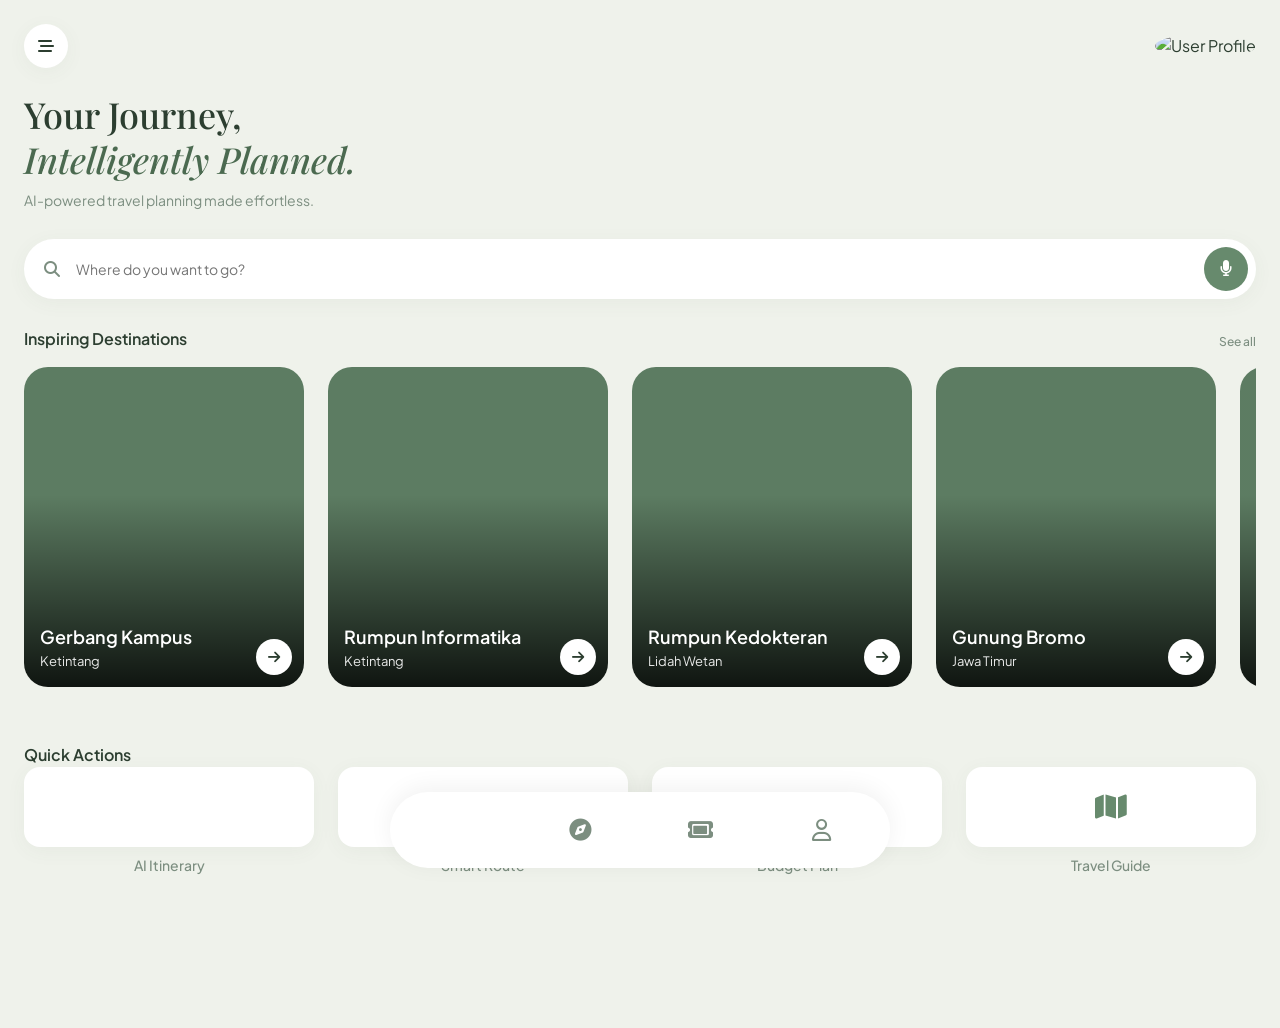
==== index.html @ 93b840cd "first commit" ====
<!DOCTYPE html>
<html lang="id">
<head>
    <meta charset="UTF-8">
    <meta name="viewport" content="width=device-width, initial-scale=1.0">
    <title>Journey - Intelligently Planned</title>
    <link href="https://fonts.googleapis.com/css2?family=Playfair+Display:ital,wght@0,400;0,700;1,400&family=Plus+Jakarta+Sans:wght@300;400;500;600;700&display=swap" rel="stylesheet">
    <link rel="stylesheet" href="https://cdnjs.cloudflare.com/ajax/libs/font-awesome/6.4.0/css/all.min.css">
    <link rel="stylesheet" href="assets/css/variables.css">
    <link rel="stylesheet" href="assets/css/style.css">
    <link rel="stylesheet" href="assets/css/components.css">
    <link rel="stylesheet" href="assets/css/navbar.css">
</head>
<body>
    <div class="app-shell">
        <header class="app-header">
            <div class="top-nav">
                <button class="btn-icon menu-btn"><i class="fa-solid fa-bars-staggered"></i></button>
                <div class="profile-avatar">
                    <img src="https://images.unsplash.com/photo-1494790108377-be9c29b29330?auto=format&fit=crop&w=100&q=80" alt="User Profile">
                </div>
            </div>
            
            <div class="hero-content">
                <h1>Your Journey, <br><span class="accent-text">Intelligently Planned.</span></h1>
                <p class="subtitle">AI-powered travel planning made effortless.</p>
            </div>
            
            <div class="hero-bg-wrapper"></div>
        </header>

        <section class="search-section">
            <div class="search-bar">
                <i class="fa-solid fa-magnifying-glass search-icon"></i>
                <input type="text" placeholder="Where do you want to go?" readonly>
                <button class="mic-btn"><i class="fa-solid fa-microphone"></i></button>
            </div>
        </section>

        <section class="destinations-section">
            <div class="section-header">
                <h3>Inspiring Destinations</h3>
                <a href="#" class="see-all">See all</a>
            </div>
            
            <div class="destinations-carousel">
                <!-- Card 1 -->
                <div class="destination-card" style="background-image: linear-gradient(0deg, rgba(0,0,0,0.85) 0%, rgba(0,0,0,0.1) 60%), url('https://images.unsplash.com/photo-1541339907198-e08756dedf3f?auto=format&fit=crop&w=400&q=80');">
                    <div class="card-info">
                        <h4>Gerbang Kampus</h4>
                        <p>Ketintang</p>
                    </div>
                    <button class="arrow-btn"><i class="fa-solid fa-arrow-right"></i></button>
                </div>
                
                <!-- Card 2 -->
                <div class="destination-card" style="background-image: linear-gradient(0deg, rgba(0,0,0,0.85) 0%, rgba(0,0,0,0.1) 60%), url('https://images.unsplash.com/photo-1517694712202-14dd9538aa97?auto=format&fit=crop&w=400&q=80');">
                    <div class="card-info">
                        <h4>Rumpun Informatika</h4>
                        <p>Ketintang</p>
                    </div>
                    <button class="arrow-btn"><i class="fa-solid fa-arrow-right"></i></button>
                </div>

                <!-- Card 3 -->
                <div class="destination-card" style="background-image: linear-gradient(0deg, rgba(0,0,0,0.85) 0%, rgba(0,0,0,0.1) 60%), url('https://images.unsplash.com/photo-1576091160550-2173dba999ef?auto=format&fit=crop&w=400&q=80');">
                    <div class="card-info">
                        <h4>Rumpun Kedokteran</h4>
                        <p>Lidah Wetan</p>
                    </div>
                    <button class="arrow-btn"><i class="fa-solid fa-arrow-right"></i></button>
                </div>

                <!-- Card 4 (Baru) -->
                <div class="destination-card" style="background-image: linear-gradient(0deg, rgba(0,0,0,0.85) 0%, rgba(0,0,0,0.1) 60%), url('https://images.unsplash.com/photo-1588668214407-6ea9a6d8c272?auto=format&fit=crop&w=400&q=80');">
                    <div class="card-info">
                        <h4>Gunung Bromo</h4>
                        <p>Jawa Timur</p>
                    </div>
                    <button class="arrow-btn"><i class="fa-solid fa-arrow-right"></i></button>
                </div>

                <!-- Card 5 (Baru) -->
                <div class="destination-card" style="background-image: linear-gradient(0deg, rgba(0,0,0,0.85) 0%, rgba(0,0,0,0.1) 60%), url('https://images.unsplash.com/photo-1549473889-14f410d83298?auto=format&fit=crop&w=400&q=80');">
                    <div class="card-info">
                        <h4>Danau Toba</h4>
                        <p>Sumatera Utara</p>
                    </div>
                    <button class="arrow-btn"><i class="fa-solid fa-arrow-right"></i></button>
                </div>

                <!-- Card 6 (Baru) -->
                <div class="destination-card" style="background-image: linear-gradient(0deg, rgba(0,0,0,0.85) 0%, rgba(0,0,0,0.1) 60%), url('https://images.unsplash.com/photo-1516690553959-71a414d6b9b6?auto=format&fit=crop&w=400&q=80');">
                    <div class="card-info">
                        <h4>Raja Ampat</h4>
                        <p>Papua Barat</p>
                    </div>
                    <button class="arrow-btn"><i class="fa-solid fa-arrow-right"></i></button>
                </div>

                <!-- Card 7 (Baru) -->
                <div class="destination-card" style="background-image: linear-gradient(0deg, rgba(0,0,0,0.85) 0%, rgba(0,0,0,0.1) 60%), url('https://images.unsplash.com/photo-1577717903315-1691ae25ab3f?auto=format&fit=crop&w=400&q=80');">
                    <div class="card-info">
                        <h4>Nusa Penida</h4>
                        <p>Bali</p>
                    </div>
                    <button class="arrow-btn"><i class="fa-solid fa-arrow-right"></i></button>
                </div>

                <!-- Card 8 (Baru) -->
                <div class="destination-card" style="background-image: linear-gradient(0deg, rgba(0,0,0,0.85) 0%, rgba(0,0,0,0.1) 60%), url('https://images.unsplash.com/photo-1584801121043-46231eb9ffaf?auto=format&fit=crop&w=400&q=80');">
                    <div class="card-info">
                        <h4>Borobudur</h4>
                        <p>Jawa Tengah</p>
                    </div>
                    <button class="arrow-btn"><i class="fa-solid fa-arrow-right"></i></button>
                </div>

                <!-- Card 9 (Baru) -->
                <div class="destination-card" style="background-image: linear-gradient(0deg, rgba(0,0,0,0.85) 0%, rgba(0,0,0,0.1) 60%), url('https://images.unsplash.com/photo-1512100356356-de1b84283e18?auto=format&fit=crop&w=400&q=80');">
                    <div class="card-info">
                        <h4>Labuan Bajo</h4>
                        <p>NTT</p>
                    </div>
                    <button class="arrow-btn"><i class="fa-solid fa-arrow-right"></i></button>
                </div>
            </div>
            
            <!-- Titik-titik ini sengaja dikosongin, nanti JS yang ngisi otomatis -->
            <div class="carousel-indicators"></div>
        </section>

        <section class="quick-actions-section">
            <h3>Quick Actions</h3>
            <div class="actions-grid">
                <div class="action-item">
                    <div class="icon-box"><i class="fa-solid fa-sparkles"></i></div>
                    <span>AI Itinerary</span>
                </div>
                <div class="action-item">
                    <div class="icon-box"><i class="fa-solid fa-route"></i></div>
                    <span>Smart Route</span>
                </div>
                <div class="action-item">
                    <div class="icon-box"><i class="fa-solid fa-wallet"></i></div>
                    <span>Budget Plan</span>
                </div>
                <div class="action-item">
                    <div class="icon-box"><i class="fa-solid fa-map"></i></div>
                    <span>Travel Guide</span>
                </div>
            </div>
        </section>
        
    </div>

    <div id="bottom-nav-container"></div>

    <script src="assets/js/navbar.js"></script>
    <script src="assets/js/script.js"></script>
</body>
</html>
---- assets/css/variables.css ----
:root {
    /* LIGHT MODE (Default) */
    --primary: #4b6a50;
    --secondary: #678a6d;
    --bg-main: #eff2eb;
    --bg-surface: #ffffff;
    --text-main: #2c3e30;
    --text-muted: #7c8e80;
    --border-color: #ccd4c9;
    
    /* Warna Banner Gradien */
    --banner-grad-start: #e7efe4;
    --banner-grad-end: #d4e4d1;

    /* Warna Statis (Tidak akan berubah walau di Dark Mode) */
    --static-white: #ffffff;
    --static-dark: #2c3e30;
    
    /* Radius & Shadow */
    --radius-lg: 24px;
    --radius-md: 16px;
    --radius-sm: 12px;
    --shadow-soft: 0 4px 20px rgba(75, 106, 80, 0.05);
    --shadow-hover: 0 -4px 24px rgba(0, 0, 0, 0.06);
}

/* DARK MODE PREPARATION */
/* Nanti tinggal dipanggil via JS: document.documentElement.setAttribute('data-theme', 'dark'); */
[data-theme="dark"] {
    --primary: #85a88c; 
    --secondary: #59785e;
    --bg-main: #121613;
    --bg-surface: #1e2620;
    --text-main: #e6ebe7;
    --text-muted: #a0afa4;
    --border-color: #2c3e30;
    
    --banner-grad-start: #232e25;
    --banner-grad-end: #171f19;
    
    --shadow-soft: 0 4px 20px rgba(0, 0, 0, 0.3);
    --shadow-hover: 0 -4px 24px rgba(0, 0, 0, 0.5);
}
---- assets/css/style.css ----
* {
    margin: 0;
    padding: 0;
    box-sizing: border-box;
}

body {
    font-family: 'Plus Jakarta Sans', sans-serif;
    background-color: var(--bg-main);
    color: var(--text-main);
    line-height: 1.5;
    display: flex;
    justify-content: center;
    -webkit-font-smoothing: antialiased;
}

/* Base Mobile - 100% Fluid */
.app-shell {
    width: 100%;
    max-width: 100%;
    background-color: var(--bg-main);
    min-height: 100vh;
    position: relative;
    overflow-x: hidden;
    padding-bottom: 120px; /* Jarak aman di atas floating navbar */
    display: flex;
    flex-direction: column;
}

/* Pasang position relative + z-index isolasi di tiap section agar browser Apple ga stack overlaps */
.app-header {
    padding: 24px 24px 8px 24px;
    position: relative;
    z-index: 5;
    display: block;
}

.top-nav {
    display: flex;
    justify-content: space-between;
    align-items: center;
    margin-bottom: 24px;
}

.btn-icon {
    background: var(--bg-surface);
    border: none;
    width: 44px;
    height: 44px;
    border-radius: 50%;
    display: flex;
    justify-content: center;
    align-items: center;
    cursor: pointer;
    box-shadow: var(--shadow-soft);
    color: var(--text-main);
    font-size: 16px;
    transition: background-color 0.3s ease, color 0.3s ease;
}

.profile-avatar img {
    width: 44px;
    height: 44px;
    border-radius: 50%;
    object-fit: cover;
}

.hero-content h1 {
    font-family: 'Playfair Display', serif;
    font-size: 36px;
    line-height: 1.25;
    font-weight: 500;
    margin-bottom: 8px;
}

.accent-text {
    color: var(--primary);
    font-style: italic;
}

.subtitle {
    color: var(--text-muted);
    font-size: 14px;
    max-width: 100%;
    margin-bottom: 8px;
}

.hero-bg-wrapper {
    position: absolute;
    top: 0;
    left: 0;
    width: 100%;
    height: 340px;
    background: linear-gradient(180deg, transparent 40%, var(--bg-main) 100%);
    z-index: -1;
    pointer-events: none; /* Mencegah bug klik di Safari */
}

/* Reset gap & push search agar tidak overlap ke section-section di bawahnya */
.search-section {
    position: relative;
    z-index: 10;
    padding: 0 24px;
    margin-top: 12px;
    margin-bottom: 28px;
    display: block;
}

.destinations-section {
    position: relative;
    z-index: 10;
    padding: 0 24px;
    margin-bottom: 28px;
    display: block;
}

.quick-actions-section {
    position: relative;
    z-index: 10;
    padding: 0 24px;
    margin-bottom: 32px;
    display: block;
}
---- assets/css/components.css ----
.search-bar {
    display: flex;
    align-items: center;
    background: var(--bg-surface);
    padding: 8px 8px 8px 20px;
    border-radius: 100px;
    box-shadow: var(--shadow-soft);
    transition: background-color 0.3s ease;
}

.search-icon {
    color: var(--text-muted);
    font-size: 16px;
}

.search-bar input {
    flex: 1;
    border: none;
    outline: none;
    padding: 0 16px;
    font-size: 14px;
    font-family: inherit;
    color: var(--text-main);
    background: transparent;
}

.mic-btn {
    background: var(--secondary);
    border: none;
    width: 44px;
    height: 44px;
    border-radius: 50%;
    color: var(--static-white);
    cursor: pointer;
    font-size: 16px;
    transition: background-color 0.3s ease;
}

.section-header {
    display: flex;
    justify-content: space-between;
    align-items: flex-end;
    margin-bottom: 16px;
}

.section-header h3, .quick-actions-section h3 {
    font-size: 16px;
    font-weight: 600;
    color: var(--text-main);
}

.see-all {
    font-size: 12px;
    color: var(--text-muted);
    text-decoration: none;
    font-weight: 500;
}

.destinations-carousel {
    display: flex;
    gap: 12px;
    overflow-x: auto;
    padding-bottom: 8px;
    scrollbar-width: none;
}

.destinations-carousel::-webkit-scrollbar {
    display: none;
}

.destination-card {
    min-width: 130px;
    height: 180px;
    border-radius: var(--radius-lg);
    background-color: var(--secondary);
    background-size: cover;
    background-position: center;
    padding: 16px;
    display: flex;
    flex-direction: column;
    justify-content: flex-end;
    position: relative;
    color: var(--static-white);
}

.card-info h4 {
    font-size: 14px;
    font-weight: 600;
    margin-bottom: 2px;
}

.card-info p {
    font-size: 10px;
    opacity: 0.9;
}

.arrow-btn {
    position: absolute;
    bottom: 12px;
    right: 12px;
    width: 24px;
    height: 24px;
    border-radius: 50%;
    border: none;
    background: var(--static-white);
    color: var(--static-dark);
    display: flex;
    justify-content: center;
    align-items: center;
    cursor: pointer;
    font-size: 10px;
}

.carousel-indicators {
    display: flex;
    justify-content: center;
    gap: 6px;
    margin-top: 12px;
}

.dot {
    width: 6px;
    height: 6px;
    border-radius: 50%;
    background-color: var(--border-color);
    transition: background-color 0.3s ease;
}

.dot.active {
    background-color: var(--primary);
    width: 16px;
    border-radius: 8px;
}

.actions-grid {
    display: grid;
    grid-template-columns: repeat(4, 1fr);
    gap: 8px;
}

.action-item {
    display: flex;
    flex-direction: column;
    align-items: center;
    gap: 8px;
}

.icon-box {
    width: 56px;
    height: 56px;
    background: var(--bg-surface);
    border-radius: var(--radius-md);
    display: flex;
    justify-content: center;
    align-items: center;
    font-size: 20px;
    color: var(--secondary);
    box-shadow: var(--shadow-soft);
    transition: background-color 0.3s ease;
}

.action-item span {
    font-size: 11px;
    font-weight: 500;
    text-align: center;
    color: var(--text-muted);
}

.ai-banner {
    background: linear-gradient(135deg, var(--banner-grad-start) 0%, var(--banner-grad-end) 100%);
    border-radius: var(--radius-lg);
    padding: 16px 20px;
    display: flex;
    justify-content: space-between;
    align-items: center;
    transition: background 0.3s ease;
}

.ai-banner-content {
    display: flex;
    gap: 12px;
    align-items: flex-start;
}

.sparkle-icon {
    color: var(--primary);
    font-size: 18px;
    margin-top: 2px;
}

.text h5 {
    font-size: 13px;
    font-weight: 700;
    color: var(--text-main);
    margin-bottom: 2px;
}

.text p {
    font-size: 10px;
    color: var(--text-muted);
}

.ai-bot-avatar img {
    width: 40px;
    height: 40px;
    object-fit: contain;
}

@media (min-width: 768px) {
    .destinations-carousel {
        gap: 24px;
        padding-bottom: 16px;
    }

    .destination-card {
        min-width: 280px;
        height: 320px;
    }

    .card-info h4 {
        font-size: 18px;
    }

    .card-info p {
        font-size: 13px;
    }

    .arrow-btn {
        width: 36px;
        height: 36px;
        font-size: 14px;
    }

    .actions-grid {
        display: flex;
        justify-content: space-between;
        gap: 24px;
    }

    .action-item {
        flex: 1;
    }

    .icon-box {
        width: 100%;
        height: 80px;
        font-size: 28px;
    }

    .action-item span {
        font-size: 14px;
    }
}
---- assets/css/navbar.css ----
.bottom-nav {
    position: fixed;
    bottom: 24px;
    left: 50%;
    transform: translateX(-50%);
    width: calc(100% - 48px);
    max-width: 400px;
    background-color: var(--bg-surface);
    display: flex;
    justify-content: space-around;
    align-items: center;
    padding: 8px;
    border-radius: 100px;
    box-shadow: var(--shadow-hover);
    z-index: 999;
    transition: background-color 0.3s ease;
}

.nav-indicator {
    position: absolute;
    width: 48px;
    height: 48px;
    background-color: var(--primary);
    border-radius: 50%;
    top: 50%;
    margin-top: -24px;
    left: 0;
    transition: transform 0.4s cubic-bezier(0.25, 0.8, 0.25, 1), background-color 0.3s ease;
    z-index: 1;
    opacity: 0;
}

.nav-item {
    position: relative;
    z-index: 2;
    display: flex;
    flex-direction: column;
    align-items: center;
    justify-content: center;
    text-decoration: none;
    color: var(--text-muted);
    width: 60px;
    height: 60px;
    transition: all 0.3s ease;
}

.nav-item i {
    font-size: 22px;
    transition: all 0.3s ease;
}

.nav-item span {
    font-size: 10px;
    font-weight: 600;
    position: absolute;
    bottom: 8px;
    opacity: 0;
    transform: translateY(10px);
    transition: all 0.3s ease;
}

.nav-item.active {
    color: var(--static-white);
}

.nav-item.active i {
    transform: translateY(-8px);
}

.nav-item.active span {
    opacity: 1;
    transform: translateY(0);
    color: var(--static-white);
}

@media (min-width: 768px) {
    .bottom-nav {
        bottom: 32px;
        max-width: 500px;
    }
}
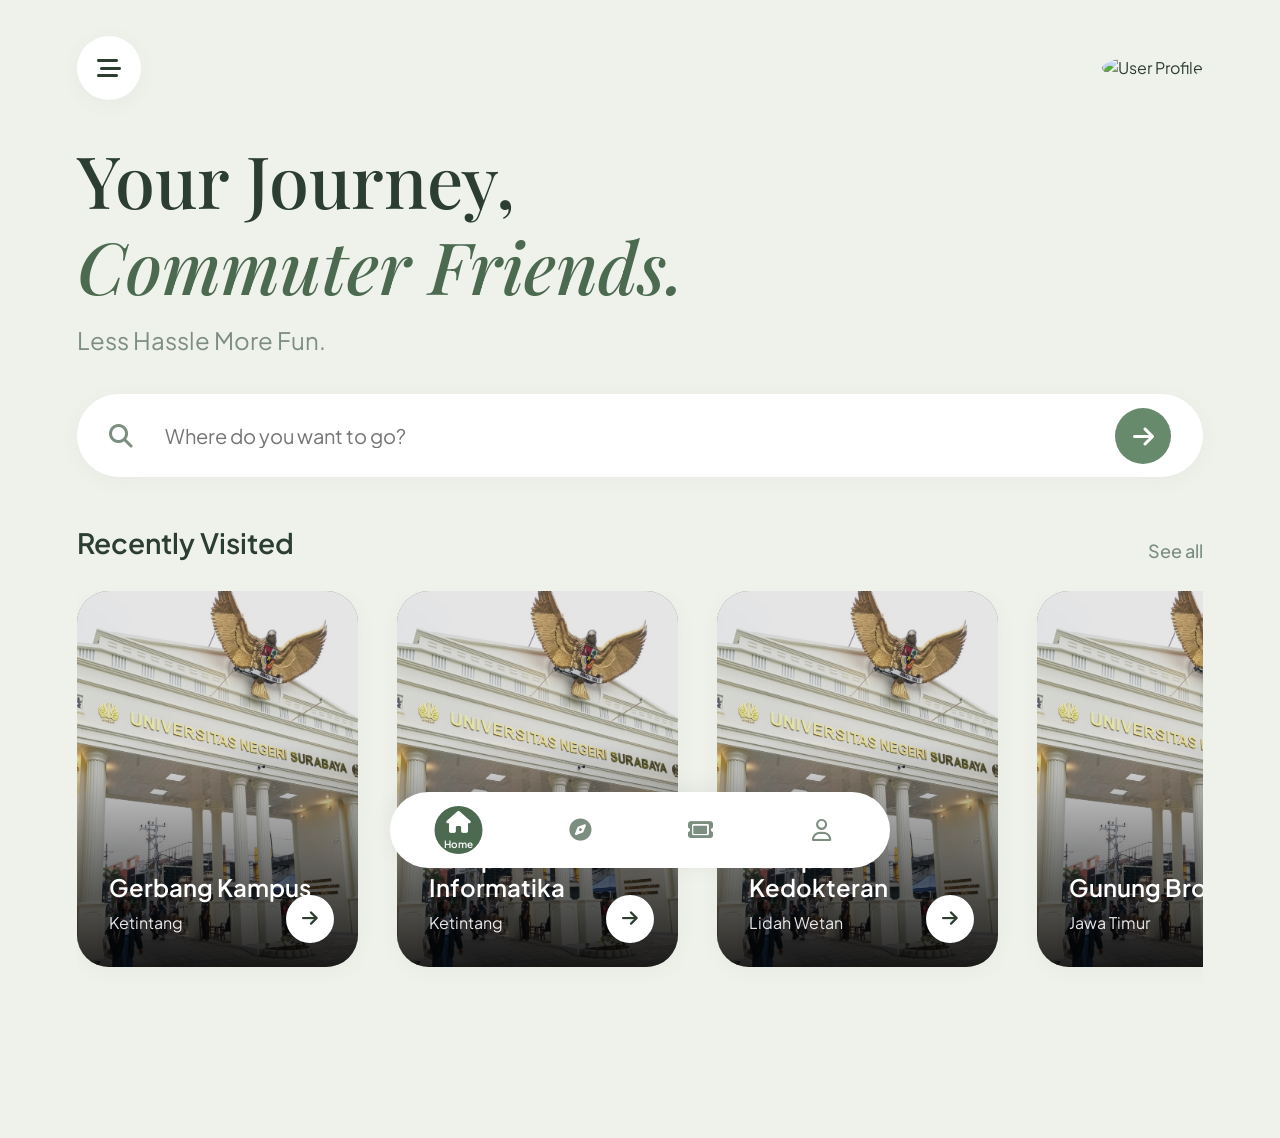
==== commit 68ab872a: "FIX Dashboard Searchbar, Search Feature" ====
--- a/index.html
+++ b/index.html
@@ -22,136 +22,113 @@
             </div>
             
             <div class="hero-content">
-                <h1>Your Journey, <br><span class="accent-text">Intelligently Planned.</span></h1>
-                <p class="subtitle">AI-powered travel planning made effortless.</p>
+                <h1>Your Journey, <br><span class="accent-text">Commuter Friends.</span></h1>
+                <p class="subtitle">Less Hassle More Fun.</p>
             </div>
             
             <div class="hero-bg-wrapper"></div>
         </header>
 
         <section class="search-section">
-            <div class="search-bar">
-                <i class="fa-solid fa-magnifying-glass search-icon"></i>
-                <input type="text" placeholder="Where do you want to go?" readonly>
-                <button class="mic-btn"><i class="fa-solid fa-microphone"></i></button>
-            </div>
+            <form class="search-bar dashboard-search" id="dashboard-search-form" role="search">
+                <i class="fa-solid fa-magnifying-glass search-icon" aria-hidden="true"></i>
+                <input id="dashboard-search-input" type="search" placeholder="Where do you want to go?" autocomplete="off" aria-label="Cari lokasi">
+                <button class="mic-btn dashboard-search-submit" type="submit" aria-label="Cari di Explore">
+                    <i class="fa-solid fa-arrow-right" aria-hidden="true"></i>
+                </button>
+            </form>
+            <p class="dashboard-search-status" id="dashboard-search-status" role="status" aria-live="polite" hidden></p>
         </section>
 
         <section class="destinations-section">
             <div class="section-header">
-                <h3>Inspiring Destinations</h3>
-                <a href="#" class="see-all">See all</a>
+                <h3>Recently Visited</h3>
+                <a href="pages/explore.html" class="see-all">See all</a>
             </div>
             
             <div class="destinations-carousel">
-                <!-- Card 1 -->
-                <div class="destination-card" style="background-image: linear-gradient(0deg, rgba(0,0,0,0.85) 0%, rgba(0,0,0,0.1) 60%), url('https://images.unsplash.com/photo-1541339907198-e08756dedf3f?auto=format&fit=crop&w=400&q=80');">
+                <article class="destination-card" data-map-search="Gerbang Kampus, Ketintang, UNESA">
+                    <img class="destination-image" src="assets/images/Gerbang%20K1.jpg" alt="Foto sementara Gerbang Kampus" loading="lazy">
                     <div class="card-info">
                         <h4>Gerbang Kampus</h4>
                         <p>Ketintang</p>
                     </div>
-                    <button class="arrow-btn"><i class="fa-solid fa-arrow-right"></i></button>
-                </div>
+                    <button class="arrow-btn" type="button" aria-label="Buka Gerbang Kampus di peta"><i class="fa-solid fa-arrow-right" aria-hidden="true"></i></button>
+                </article>
                 
-                <!-- Card 2 -->
-                <div class="destination-card" style="background-image: linear-gradient(0deg, rgba(0,0,0,0.85) 0%, rgba(0,0,0,0.1) 60%), url('https://images.unsplash.com/photo-1517694712202-14dd9538aa97?auto=format&fit=crop&w=400&q=80');">
+                <article class="destination-card" data-map-search="Rumpun Informatika, Ketintang, UNESA">
+                    <img class="destination-image" src="assets/images/Gerbang%20K1.jpg" alt="Foto sementara Rumpun Informatika" loading="lazy">
                     <div class="card-info">
                         <h4>Rumpun Informatika</h4>
                         <p>Ketintang</p>
                     </div>
-                    <button class="arrow-btn"><i class="fa-solid fa-arrow-right"></i></button>
-                </div>
+                    <button class="arrow-btn" type="button" aria-label="Buka Rumpun Informatika di peta"><i class="fa-solid fa-arrow-right" aria-hidden="true"></i></button>
+                </article>
 
-                <!-- Card 3 -->
-                <div class="destination-card" style="background-image: linear-gradient(0deg, rgba(0,0,0,0.85) 0%, rgba(0,0,0,0.1) 60%), url('https://images.unsplash.com/photo-1576091160550-2173dba999ef?auto=format&fit=crop&w=400&q=80');">
+                <article class="destination-card" data-map-search="Rumpun Kedokteran, Lidah Wetan, UNESA">
+                    <img class="destination-image" src="assets/images/Gerbang%20K1.jpg" alt="Foto sementara Rumpun Kedokteran" loading="lazy">
                     <div class="card-info">
                         <h4>Rumpun Kedokteran</h4>
                         <p>Lidah Wetan</p>
                     </div>
-                    <button class="arrow-btn"><i class="fa-solid fa-arrow-right"></i></button>
-                </div>
+                    <button class="arrow-btn" type="button" aria-label="Buka Rumpun Kedokteran di peta"><i class="fa-solid fa-arrow-right" aria-hidden="true"></i></button>
+                </article>
 
-                <!-- Card 4 (Baru) -->
-                <div class="destination-card" style="background-image: linear-gradient(0deg, rgba(0,0,0,0.85) 0%, rgba(0,0,0,0.1) 60%), url('https://images.unsplash.com/photo-1588668214407-6ea9a6d8c272?auto=format&fit=crop&w=400&q=80');">
+                <article class="destination-card" data-map-search="Gunung Bromo, Jawa Timur">
+                    <img class="destination-image" src="assets/images/Gerbang%20K1.jpg" alt="Foto sementara Gunung Bromo" loading="lazy">
                     <div class="card-info">
                         <h4>Gunung Bromo</h4>
                         <p>Jawa Timur</p>
                     </div>
-                    <button class="arrow-btn"><i class="fa-solid fa-arrow-right"></i></button>
-                </div>
+                    <button class="arrow-btn" type="button" aria-label="Buka Gunung Bromo di peta"><i class="fa-solid fa-arrow-right" aria-hidden="true"></i></button>
+                </article>
 
-                <!-- Card 5 (Baru) -->
-                <div class="destination-card" style="background-image: linear-gradient(0deg, rgba(0,0,0,0.85) 0%, rgba(0,0,0,0.1) 60%), url('https://images.unsplash.com/photo-1549473889-14f410d83298?auto=format&fit=crop&w=400&q=80');">
+                <article class="destination-card" data-map-search="Danau Toba, Sumatera Utara">
+                    <img class="destination-image" src="assets/images/Gerbang%20K1.jpg" alt="Foto sementara Danau Toba" loading="lazy">
                     <div class="card-info">
                         <h4>Danau Toba</h4>
                         <p>Sumatera Utara</p>
                     </div>
-                    <button class="arrow-btn"><i class="fa-solid fa-arrow-right"></i></button>
-                </div>
+                    <button class="arrow-btn" type="button" aria-label="Buka Danau Toba di peta"><i class="fa-solid fa-arrow-right" aria-hidden="true"></i></button>
+                </article>
 
-                <!-- Card 6 (Baru) -->
-                <div class="destination-card" style="background-image: linear-gradient(0deg, rgba(0,0,0,0.85) 0%, rgba(0,0,0,0.1) 60%), url('https://images.unsplash.com/photo-1516690553959-71a414d6b9b6?auto=format&fit=crop&w=400&q=80');">
+                <article class="destination-card" data-map-search="Raja Ampat, Papua Barat">
+                    <img class="destination-image" src="assets/images/Gerbang%20K1.jpg" alt="Foto sementara Raja Ampat" loading="lazy">
                     <div class="card-info">
                         <h4>Raja Ampat</h4>
                         <p>Papua Barat</p>
                     </div>
-                    <button class="arrow-btn"><i class="fa-solid fa-arrow-right"></i></button>
-                </div>
+                    <button class="arrow-btn" type="button" aria-label="Buka Raja Ampat di peta"><i class="fa-solid fa-arrow-right" aria-hidden="true"></i></button>
+                </article>
 
-                <!-- Card 7 (Baru) -->
-                <div class="destination-card" style="background-image: linear-gradient(0deg, rgba(0,0,0,0.85) 0%, rgba(0,0,0,0.1) 60%), url('https://images.unsplash.com/photo-1577717903315-1691ae25ab3f?auto=format&fit=crop&w=400&q=80');">
+                <article class="destination-card" data-map-search="Nusa Penida, Bali">
+                    <img class="destination-image" src="assets/images/Gerbang%20K1.jpg" alt="Foto sementara Nusa Penida" loading="lazy">
                     <div class="card-info">
                         <h4>Nusa Penida</h4>
                         <p>Bali</p>
                     </div>
-                    <button class="arrow-btn"><i class="fa-solid fa-arrow-right"></i></button>
-                </div>
+                    <button class="arrow-btn" type="button" aria-label="Buka Nusa Penida di peta"><i class="fa-solid fa-arrow-right" aria-hidden="true"></i></button>
+                </article>
 
-                <!-- Card 8 (Baru) -->
-                <div class="destination-card" style="background-image: linear-gradient(0deg, rgba(0,0,0,0.85) 0%, rgba(0,0,0,0.1) 60%), url('https://images.unsplash.com/photo-1584801121043-46231eb9ffaf?auto=format&fit=crop&w=400&q=80');">
+                <article class="destination-card" data-map-search="Candi Borobudur, Jawa Tengah">
+                    <img class="destination-image" src="assets/images/Gerbang%20K1.jpg" alt="Foto sementara Borobudur" loading="lazy">
                     <div class="card-info">
                         <h4>Borobudur</h4>
                         <p>Jawa Tengah</p>
                     </div>
-                    <button class="arrow-btn"><i class="fa-solid fa-arrow-right"></i></button>
-                </div>
+                    <button class="arrow-btn" type="button" aria-label="Buka Borobudur di peta"><i class="fa-solid fa-arrow-right" aria-hidden="true"></i></button>
+                </article>
 
-                <!-- Card 9 (Baru) -->
-                <div class="destination-card" style="background-image: linear-gradient(0deg, rgba(0,0,0,0.85) 0%, rgba(0,0,0,0.1) 60%), url('https://images.unsplash.com/photo-1512100356356-de1b84283e18?auto=format&fit=crop&w=400&q=80');">
+                <article class="destination-card" data-map-search="Labuan Bajo, Nusa Tenggara Timur">
+                    <img class="destination-image" src="assets/images/Gerbang%20K1.jpg" alt="Foto sementara Labuan Bajo" loading="lazy">
                     <div class="card-info">
                         <h4>Labuan Bajo</h4>
                         <p>NTT</p>
                     </div>
-                    <button class="arrow-btn"><i class="fa-solid fa-arrow-right"></i></button>
-                </div>
-            </div>
-            
-            <!-- Titik-titik ini sengaja dikosongin, nanti JS yang ngisi otomatis -->
-            <div class="carousel-indicators"></div>
-        </section>
-
-        <section class="quick-actions-section">
-            <h3>Quick Actions</h3>
-            <div class="actions-grid">
-                <div class="action-item">
-                    <div class="icon-box"><i class="fa-solid fa-sparkles"></i></div>
-                    <span>AI Itinerary</span>
-                </div>
-                <div class="action-item">
-                    <div class="icon-box"><i class="fa-solid fa-route"></i></div>
-                    <span>Smart Route</span>
-                </div>
-                <div class="action-item">
-                    <div class="icon-box"><i class="fa-solid fa-wallet"></i></div>
-                    <span>Budget Plan</span>
-                </div>
-                <div class="action-item">
-                    <div class="icon-box"><i class="fa-solid fa-map"></i></div>
-                    <span>Travel Guide</span>
-                </div>
+                    <button class="arrow-btn" type="button" aria-label="Buka Labuan Bajo di peta"><i class="fa-solid fa-arrow-right" aria-hidden="true"></i></button>
+                </article>
             </div>
         </section>
-        
     </div>
 
     <div id="bottom-nav-container"></div>
--- a/assets/css/style.css
+++ b/assets/css/style.css
@@ -2,6 +2,10 @@
     margin: 0;
     padding: 0;
     box-sizing: border-box;
+}
+
+:root {
+    --page-gutter: clamp(24px, 6vw, 120px);
 }
 
 body {
@@ -14,39 +18,35 @@
     -webkit-font-smoothing: antialiased;
 }
 
-/* Base Mobile - 100% Fluid */
 .app-shell {
     width: 100%;
-    max-width: 100%;
     background-color: var(--bg-main);
     min-height: 100vh;
     position: relative;
     overflow-x: hidden;
-    padding-bottom: 120px; /* Jarak aman di atas floating navbar */
+    padding-bottom: calc(clamp(80px, 12vh, 144px) + env(safe-area-inset-bottom));
     display: flex;
     flex-direction: column;
 }
 
-/* Pasang position relative + z-index isolasi di tiap section agar browser Apple ga stack overlaps */
 .app-header {
-    padding: 24px 24px 8px 24px;
+    padding: clamp(24px, 4vh, 60px) var(--page-gutter) clamp(16px, 2vh, 40px);
     position: relative;
     z-index: 5;
-    display: block;
 }
 
 .top-nav {
     display: flex;
     justify-content: space-between;
     align-items: center;
-    margin-bottom: 24px;
+    margin-bottom: clamp(24px, 4vh, 48px);
 }
 
 .btn-icon {
     background: var(--bg-surface);
     border: none;
-    width: 44px;
-    height: 44px;
+    width: clamp(40px, 5vw, 64px);
+    height: clamp(40px, 5vw, 64px);
     border-radius: 50%;
     display: flex;
     justify-content: center;
@@ -54,23 +54,23 @@
     cursor: pointer;
     box-shadow: var(--shadow-soft);
     color: var(--text-main);
-    font-size: 16px;
+    font-size: clamp(14px, 2vw, 24px);
     transition: background-color 0.3s ease, color 0.3s ease;
 }
 
 .profile-avatar img {
-    width: 44px;
-    height: 44px;
+    width: clamp(40px, 5vw, 64px);
+    height: clamp(40px, 5vw, 64px);
     border-radius: 50%;
     object-fit: cover;
 }
 
 .hero-content h1 {
     font-family: 'Playfair Display', serif;
-    font-size: 36px;
-    line-height: 1.25;
+    font-size: clamp(36px, 6vw, 72px);
+    line-height: 1.2;
     font-weight: 500;
-    margin-bottom: 8px;
+    margin-bottom: 1.5vh;
 }
 
 .accent-text {
@@ -80,9 +80,9 @@
 
 .subtitle {
     color: var(--text-muted);
-    font-size: 14px;
+    font-size: clamp(14px, 2vw, 24px);
     max-width: 100%;
-    margin-bottom: 8px;
+    margin-bottom: 2vh;
 }
 
 .hero-bg-wrapper {
@@ -90,36 +90,16 @@
     top: 0;
     left: 0;
     width: 100%;
-    height: 340px;
-    background: linear-gradient(180deg, transparent 40%, var(--bg-main) 100%);
+    height: clamp(300px, 50vh, 700px);
+    background: linear-gradient(180deg, transparent 30%, var(--bg-main) 100%);
     z-index: -1;
-    pointer-events: none; /* Mencegah bug klik di Safari */
+    pointer-events: none;
 }
 
-/* Reset gap & push search agar tidak overlap ke section-section di bawahnya */
-.search-section {
+section {
     position: relative;
     z-index: 10;
-    padding: 0 24px;
-    margin-top: 12px;
-    margin-bottom: 28px;
-    display: block;
-}
-
-.destinations-section {
-    position: relative;
-    z-index: 10;
-    padding: 0 24px;
-    margin-bottom: 28px;
-    display: block;
-}
-
-.quick-actions-section {
-    position: relative;
-    z-index: 10;
-    padding: 0 24px;
-    margin-bottom: 32px;
-    display: block;
-}
-
-
+    width: 100%;
+    padding: 0 var(--page-gutter);
+    margin-bottom: clamp(24px, 5vh, 60px);
+}
--- a/assets/css/components.css
+++ b/assets/css/components.css
@@ -2,23 +2,62 @@
     display: flex;
     align-items: center;
     background: var(--bg-surface);
-    padding: 8px 8px 8px 20px;
+    padding: clamp(8px, 1.5vh, 16px) clamp(16px, 4vw, 32px);
     border-radius: 100px;
     box-shadow: var(--shadow-soft);
     transition: background-color 0.3s ease;
+    max-width: 1200px;
+    margin: 0 auto;
+}
+
+.dashboard-search {
+    color: var(--text-muted);
+}
+
+.dashboard-search input {
+    padding-right: clamp(16px, 3vw, 32px);
+    padding-left: clamp(16px, 3vw, 32px);
+}
+
+.dashboard-search input::-webkit-search-cancel-button {
+    display: none;
+}
+
+.dashboard-search-submit {
+    display: flex;
+    flex: 0 0 auto;
+    align-items: center;
+    justify-content: center;
+}
+
+.dashboard-search-status {
+    max-width: 1200px;
+    margin: 10px auto 0;
+    padding: 0 8px;
+    color: var(--text-muted);
+    font-size: 13px;
+}
+
+.dashboard-search:hover {
+    box-shadow: var(--shadow-hover);
+}
+
+.dashboard-search-submit:hover {
+    background: var(--primary);
 }
 
 .search-icon {
     color: var(--text-muted);
-    font-size: 16px;
+    font-size: clamp(16px, 2vw, 24px);
 }
 
 .search-bar input {
     flex: 1;
+    min-width: 0;
     border: none;
     outline: none;
-    padding: 0 16px;
-    font-size: 14px;
+    padding: 0 clamp(16px, 3vw, 32px);
+    font-size: clamp(14px, 2vw, 20px);
     font-family: inherit;
     color: var(--text-main);
     background: transparent;
@@ -27,12 +66,12 @@
 .mic-btn {
     background: var(--secondary);
     border: none;
-    width: 44px;
-    height: 44px;
+    width: clamp(40px, 5vw, 56px);
+    height: clamp(40px, 5vw, 56px);
     border-radius: 50%;
     color: var(--static-white);
     cursor: pointer;
-    font-size: 16px;
+    font-size: clamp(16px, 2vw, 24px);
     transition: background-color 0.3s ease;
 }
 
@@ -40,17 +79,17 @@
     display: flex;
     justify-content: space-between;
     align-items: flex-end;
-    margin-bottom: 16px;
+    margin-bottom: 3vh;
 }
 
 .section-header h3, .quick-actions-section h3 {
-    font-size: 16px;
+    font-size: clamp(16px, 2.5vw, 28px);
     font-weight: 600;
     color: var(--text-main);
 }
 
 .see-all {
-    font-size: 12px;
+    font-size: clamp(12px, 1.5vw, 18px);
     color: var(--text-muted);
     text-decoration: none;
     font-weight: 500;
@@ -58,10 +97,12 @@
 
 .destinations-carousel {
     display: flex;
-    gap: 12px;
+    gap: clamp(16px, 3vw, 40px);
     overflow-x: auto;
-    padding-bottom: 8px;
+    padding-bottom: 2vh;
+    scroll-snap-type: x mandatory;
     scrollbar-width: none;
+    -webkit-overflow-scrolling: touch;
 }
 
 .destinations-carousel::-webkit-scrollbar {
@@ -69,37 +110,77 @@
 }
 
 .destination-card {
-    min-width: 130px;
-    height: 180px;
-    border-radius: var(--radius-lg);
+    flex: 0 0 auto;
+    width: clamp(160px, 22vw, 360px);
+    aspect-ratio: 3 / 4;
+    height: auto;
+    border-radius: clamp(16px, 3vw, 32px);
     background-color: var(--secondary);
     background-size: cover;
     background-position: center;
-    padding: 16px;
+    padding: clamp(16px, 3vw, 32px);
     display: flex;
     flex-direction: column;
     justify-content: flex-end;
     position: relative;
     color: var(--static-white);
+    box-shadow: var(--shadow-soft);
+    overflow: hidden;
+    isolation: isolate;
+    scroll-snap-align: start;
+    transition: transform 0.2s ease, box-shadow 0.2s ease;
+}
+
+.destination-card[hidden] {
+    display: none;
+}
+
+.destination-card:hover {
+    transform: translateY(-3px);
+    box-shadow: var(--shadow-hover);
+}
+
+.destination-card::after {
+    position: absolute;
+    z-index: 1;
+    background: linear-gradient(0deg, rgba(0, 0, 0, 0.85) 0%, rgba(0, 0, 0, 0.1) 60%);
+    content: "";
+    inset: 0;
+    pointer-events: none;
+}
+
+.destination-image {
+    position: absolute;
+    z-index: 0;
+    width: 100%;
+    height: 100%;
+    inset: 0;
+    object-fit: cover;
+}
+
+.card-info {
+    position: relative;
+    z-index: 2;
 }
 
 .card-info h4 {
-    font-size: 14px;
+    font-size: clamp(14px, 2.2vw, 24px);
     font-weight: 600;
-    margin-bottom: 2px;
+    margin-bottom: 1vh;
+    line-height: 1.2;
 }
 
 .card-info p {
-    font-size: 10px;
+    font-size: clamp(10px, 1.5vw, 16px);
     opacity: 0.9;
 }
 
 .arrow-btn {
     position: absolute;
-    bottom: 12px;
-    right: 12px;
-    width: 24px;
-    height: 24px;
+    bottom: clamp(12px, 2vw, 24px);
+    right: clamp(12px, 2vw, 24px);
+    width: clamp(28px, 4vw, 48px);
+    height: clamp(28px, 4vw, 48px);
     border-radius: 50%;
     border: none;
     background: var(--static-white);
@@ -108,146 +189,125 @@
     justify-content: center;
     align-items: center;
     cursor: pointer;
-    font-size: 10px;
-}
-
-.carousel-indicators {
-    display: flex;
-    justify-content: center;
-    gap: 6px;
-    margin-top: 12px;
-}
-
-.dot {
-    width: 6px;
-    height: 6px;
-    border-radius: 50%;
-    background-color: var(--border-color);
-    transition: background-color 0.3s ease;
-}
-
-.dot.active {
-    background-color: var(--primary);
-    width: 16px;
-    border-radius: 8px;
+    font-size: clamp(10px, 1.5vw, 18px);
+    z-index: 2;
 }
 
 .actions-grid {
-    display: grid;
-    grid-template-columns: repeat(4, 1fr);
-    gap: 8px;
+    display: flex;
+    justify-content: space-between;
+    align-items: flex-start;
+    gap: clamp(16px, 4vw, 64px);
+    max-width: 1200px;
+    margin: 0 auto;
 }
 
 .action-item {
     display: flex;
     flex-direction: column;
     align-items: center;
-    gap: 8px;
+    gap: 1.5vh;
+    flex: 1;
+    min-width: 0;
 }
 
 .icon-box {
-    width: 56px;
-    height: 56px;
+    width: clamp(56px, 10vw, 120px);
+    aspect-ratio: 1;
+    height: auto;
     background: var(--bg-surface);
-    border-radius: var(--radius-md);
-    display: flex;
-    justify-content: center;
-    align-items: center;
-    font-size: 20px;
+    border-radius: clamp(16px, 2vw, 32px);
+    display: flex;
+    justify-content: center;
+    align-items: center;
+    font-size: clamp(20px, 4vw, 40px);
     color: var(--secondary);
     box-shadow: var(--shadow-soft);
     transition: background-color 0.3s ease;
 }
 
 .action-item span {
-    font-size: 11px;
+    font-size: clamp(11px, 1.8vw, 18px);
     font-weight: 500;
     text-align: center;
     color: var(--text-muted);
 }
 
-.ai-banner {
-    background: linear-gradient(135deg, var(--banner-grad-start) 0%, var(--banner-grad-end) 100%);
-    border-radius: var(--radius-lg);
-    padding: 16px 20px;
-    display: flex;
-    justify-content: space-between;
-    align-items: center;
-    transition: background 0.3s ease;
-}
-
-.ai-banner-content {
-    display: flex;
-    gap: 12px;
-    align-items: flex-start;
-}
-
-.sparkle-icon {
+.stories-section {
+    padding-bottom: 4vh;
+}
+
+.stories-container {
+    display: grid;
+    grid-template-columns: repeat(auto-fit, minmax(min(100%, 300px), 1fr));
+    gap: clamp(16px, 3vw, 40px);
+}
+
+.story-card {
+    display: flex;
+    background: var(--bg-surface);
+    border-radius: clamp(16px, 2vw, 32px);
+    padding: clamp(12px, 2vw, 24px);
+    gap: clamp(16px, 3vw, 32px);
+    align-items: center;
+    box-shadow: var(--shadow-soft);
+    transition: transform 0.2s ease, box-shadow 0.2s ease;
+}
+
+.story-card:active {
+    transform: scale(0.98);
+}
+
+.story-icon-wrapper {
+    width: clamp(56px, 8vw, 96px);
+    aspect-ratio: 1;
+    height: auto;
+    border-radius: clamp(12px, 1.5vw, 24px);
+    background-color: rgba(75, 106, 80, 0.1);
     color: var(--primary);
-    font-size: 18px;
-    margin-top: 2px;
-}
-
-.text h5 {
-    font-size: 13px;
-    font-weight: 700;
+    display: flex;
+    justify-content: center;
+    align-items: center;
+    font-size: clamp(24px, 4vw, 40px);
+}
+
+[data-theme="dark"] .story-icon-wrapper {
+    background-color: rgba(133, 168, 140, 0.2);
+}
+
+.story-content {
+    display: flex;
+    flex-direction: column;
+    justify-content: center;
+    flex: 1;
+    min-width: 0;
+}
+
+.story-tag {
+    font-size: clamp(10px, 1.5vw, 14px);
+    font-weight: 600;
+    color: var(--primary);
+    background-color: rgba(75, 106, 80, 0.1);
+    padding: clamp(4px, 0.5vw, 8px) clamp(8px, 1vw, 16px);
+    border-radius: 100px;
+    align-self: flex-start;
+    margin-bottom: 1vh;
+}
+
+[data-theme="dark"] .story-tag {
+    background-color: rgba(133, 168, 140, 0.2);
+}
+
+.story-content h4 {
+    font-size: clamp(14px, 2vw, 20px);
+    font-weight: 600;
     color: var(--text-main);
-    margin-bottom: 2px;
-}
-
-.text p {
-    font-size: 10px;
-    color: var(--text-muted);
-}
-
-.ai-bot-avatar img {
-    width: 40px;
-    height: 40px;
-    object-fit: contain;
-}
-
-@media (min-width: 768px) {
-    .destinations-carousel {
-        gap: 24px;
-        padding-bottom: 16px;
-    }
-
-    .destination-card {
-        min-width: 280px;
-        height: 320px;
-    }
-
-    .card-info h4 {
-        font-size: 18px;
-    }
-
-    .card-info p {
-        font-size: 13px;
-    }
-
-    .arrow-btn {
-        width: 36px;
-        height: 36px;
-        font-size: 14px;
-    }
-
-    .actions-grid {
-        display: flex;
-        justify-content: space-between;
-        gap: 24px;
-    }
-
-    .action-item {
-        flex: 1;
-    }
-
-    .icon-box {
-        width: 100%;
-        height: 80px;
-        font-size: 28px;
-    }
-
-    .action-item span {
-        font-size: 14px;
-    }
+    line-height: 1.3;
+    margin-bottom: 0.5vh;
+}
+
+.story-content p {
+    font-size: clamp(12px, 1.8vw, 16px);
+    color: var(--text-muted);
+    line-height: 1.4;
 }
--- a/assets/css/navbar.css
+++ b/assets/css/navbar.css
@@ -1,9 +1,9 @@
 .bottom-nav {
     position: fixed;
-    bottom: 24px;
+    bottom: max(24px, env(safe-area-inset-bottom));
     left: 50%;
     transform: translateX(-50%);
-    width: calc(100% - 48px);
+    width: calc(100% - clamp(32px, 6vw, 48px));
     max-width: 400px;
     background-color: var(--bg-surface);
     display: flex;
@@ -39,18 +39,19 @@
     justify-content: center;
     text-decoration: none;
     color: var(--text-muted);
-    width: 60px;
-    height: 60px;
+    flex: 1;
+    min-width: 0;
+    height: clamp(52px, 12vw, 60px);
     transition: all 0.3s ease;
 }
 
 .nav-item i {
-    font-size: 22px;
+    font-size: clamp(18px, 5.5vw, 22px);
     transition: all 0.3s ease;
 }
 
 .nav-item span {
-    font-size: 10px;
+    font-size: clamp(9px, 2.5vw, 10px);
     font-weight: 600;
     position: absolute;
     bottom: 8px;
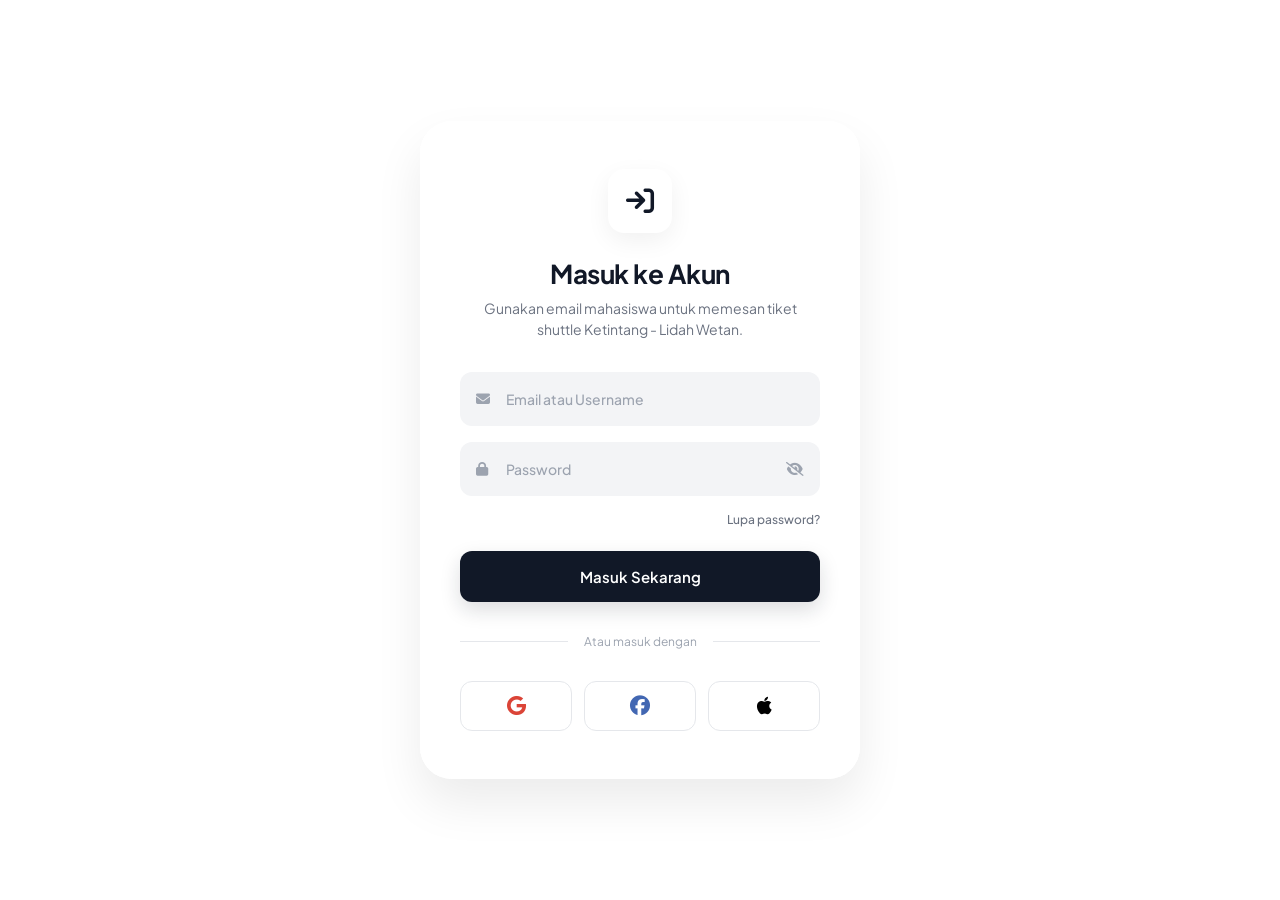
==== commit c166901d: "Add Login screen" ====
--- a/index.html
+++ b/index.html
@@ -2,138 +2,11 @@
 <html lang="id">
 <head>
     <meta charset="UTF-8">
-    <meta name="viewport" content="width=device-width, initial-scale=1.0">
-    <title>Journey - Intelligently Planned</title>
-    <link href="https://fonts.googleapis.com/css2?family=Playfair+Display:ital,wght@0,400;0,700;1,400&family=Plus+Jakarta+Sans:wght@300;400;500;600;700&display=swap" rel="stylesheet">
-    <link rel="stylesheet" href="https://cdnjs.cloudflare.com/ajax/libs/font-awesome/6.4.0/css/all.min.css">
-    <link rel="stylesheet" href="assets/css/variables.css">
-    <link rel="stylesheet" href="assets/css/style.css">
-    <link rel="stylesheet" href="assets/css/components.css">
-    <link rel="stylesheet" href="assets/css/navbar.css">
+    <title>Loading...</title>
+    <script>
+        window.location.replace("pages/login.html");
+    </script>
 </head>
 <body>
-    <div class="app-shell">
-        <header class="app-header">
-            <div class="top-nav">
-                <button class="btn-icon menu-btn"><i class="fa-solid fa-bars-staggered"></i></button>
-                <div class="profile-avatar">
-                    <img src="https://images.unsplash.com/photo-1494790108377-be9c29b29330?auto=format&fit=crop&w=100&q=80" alt="User Profile">
-                </div>
-            </div>
-            
-            <div class="hero-content">
-                <h1>Your Journey, <br><span class="accent-text">Commuter Friends.</span></h1>
-                <p class="subtitle">Less Hassle More Fun.</p>
-            </div>
-            
-            <div class="hero-bg-wrapper"></div>
-        </header>
-
-        <section class="search-section">
-            <form class="search-bar dashboard-search" id="dashboard-search-form" role="search">
-                <i class="fa-solid fa-magnifying-glass search-icon" aria-hidden="true"></i>
-                <input id="dashboard-search-input" type="search" placeholder="Where do you want to go?" autocomplete="off" aria-label="Cari lokasi">
-                <button class="mic-btn dashboard-search-submit" type="submit" aria-label="Cari di Explore">
-                    <i class="fa-solid fa-arrow-right" aria-hidden="true"></i>
-                </button>
-            </form>
-            <p class="dashboard-search-status" id="dashboard-search-status" role="status" aria-live="polite" hidden></p>
-        </section>
-
-        <section class="destinations-section">
-            <div class="section-header">
-                <h3>Recently Visited</h3>
-                <a href="pages/explore.html" class="see-all">See all</a>
-            </div>
-            
-            <div class="destinations-carousel">
-                <article class="destination-card" data-map-search="Gerbang Kampus, Ketintang, UNESA">
-                    <img class="destination-image" src="assets/images/Gerbang%20K1.jpg" alt="Foto sementara Gerbang Kampus" loading="lazy">
-                    <div class="card-info">
-                        <h4>Gerbang Kampus</h4>
-                        <p>Ketintang</p>
-                    </div>
-                    <button class="arrow-btn" type="button" aria-label="Buka Gerbang Kampus di peta"><i class="fa-solid fa-arrow-right" aria-hidden="true"></i></button>
-                </article>
-                
-                <article class="destination-card" data-map-search="Rumpun Informatika, Ketintang, UNESA">
-                    <img class="destination-image" src="assets/images/Gerbang%20K1.jpg" alt="Foto sementara Rumpun Informatika" loading="lazy">
-                    <div class="card-info">
-                        <h4>Rumpun Informatika</h4>
-                        <p>Ketintang</p>
-                    </div>
-                    <button class="arrow-btn" type="button" aria-label="Buka Rumpun Informatika di peta"><i class="fa-solid fa-arrow-right" aria-hidden="true"></i></button>
-                </article>
-
-                <article class="destination-card" data-map-search="Rumpun Kedokteran, Lidah Wetan, UNESA">
-                    <img class="destination-image" src="assets/images/Gerbang%20K1.jpg" alt="Foto sementara Rumpun Kedokteran" loading="lazy">
-                    <div class="card-info">
-                        <h4>Rumpun Kedokteran</h4>
-                        <p>Lidah Wetan</p>
-                    </div>
-                    <button class="arrow-btn" type="button" aria-label="Buka Rumpun Kedokteran di peta"><i class="fa-solid fa-arrow-right" aria-hidden="true"></i></button>
-                </article>
-
-                <article class="destination-card" data-map-search="Gunung Bromo, Jawa Timur">
-                    <img class="destination-image" src="assets/images/Gerbang%20K1.jpg" alt="Foto sementara Gunung Bromo" loading="lazy">
-                    <div class="card-info">
-                        <h4>Gunung Bromo</h4>
-                        <p>Jawa Timur</p>
-                    </div>
-                    <button class="arrow-btn" type="button" aria-label="Buka Gunung Bromo di peta"><i class="fa-solid fa-arrow-right" aria-hidden="true"></i></button>
-                </article>
-
-                <article class="destination-card" data-map-search="Danau Toba, Sumatera Utara">
-                    <img class="destination-image" src="assets/images/Gerbang%20K1.jpg" alt="Foto sementara Danau Toba" loading="lazy">
-                    <div class="card-info">
-                        <h4>Danau Toba</h4>
-                        <p>Sumatera Utara</p>
-                    </div>
-                    <button class="arrow-btn" type="button" aria-label="Buka Danau Toba di peta"><i class="fa-solid fa-arrow-right" aria-hidden="true"></i></button>
-                </article>
-
-                <article class="destination-card" data-map-search="Raja Ampat, Papua Barat">
-                    <img class="destination-image" src="assets/images/Gerbang%20K1.jpg" alt="Foto sementara Raja Ampat" loading="lazy">
-                    <div class="card-info">
-                        <h4>Raja Ampat</h4>
-                        <p>Papua Barat</p>
-                    </div>
-                    <button class="arrow-btn" type="button" aria-label="Buka Raja Ampat di peta"><i class="fa-solid fa-arrow-right" aria-hidden="true"></i></button>
-                </article>
-
-                <article class="destination-card" data-map-search="Nusa Penida, Bali">
-                    <img class="destination-image" src="assets/images/Gerbang%20K1.jpg" alt="Foto sementara Nusa Penida" loading="lazy">
-                    <div class="card-info">
-                        <h4>Nusa Penida</h4>
-                        <p>Bali</p>
-                    </div>
-                    <button class="arrow-btn" type="button" aria-label="Buka Nusa Penida di peta"><i class="fa-solid fa-arrow-right" aria-hidden="true"></i></button>
-                </article>
-
-                <article class="destination-card" data-map-search="Candi Borobudur, Jawa Tengah">
-                    <img class="destination-image" src="assets/images/Gerbang%20K1.jpg" alt="Foto sementara Borobudur" loading="lazy">
-                    <div class="card-info">
-                        <h4>Borobudur</h4>
-                        <p>Jawa Tengah</p>
-                    </div>
-                    <button class="arrow-btn" type="button" aria-label="Buka Borobudur di peta"><i class="fa-solid fa-arrow-right" aria-hidden="true"></i></button>
-                </article>
-
-                <article class="destination-card" data-map-search="Labuan Bajo, Nusa Tenggara Timur">
-                    <img class="destination-image" src="assets/images/Gerbang%20K1.jpg" alt="Foto sementara Labuan Bajo" loading="lazy">
-                    <div class="card-info">
-                        <h4>Labuan Bajo</h4>
-                        <p>NTT</p>
-                    </div>
-                    <button class="arrow-btn" type="button" aria-label="Buka Labuan Bajo di peta"><i class="fa-solid fa-arrow-right" aria-hidden="true"></i></button>
-                </article>
-            </div>
-        </section>
-    </div>
-
-    <div id="bottom-nav-container"></div>
-
-    <script src="assets/js/navbar.js"></script>
-    <script src="assets/js/script.js"></script>
 </body>
 </html>
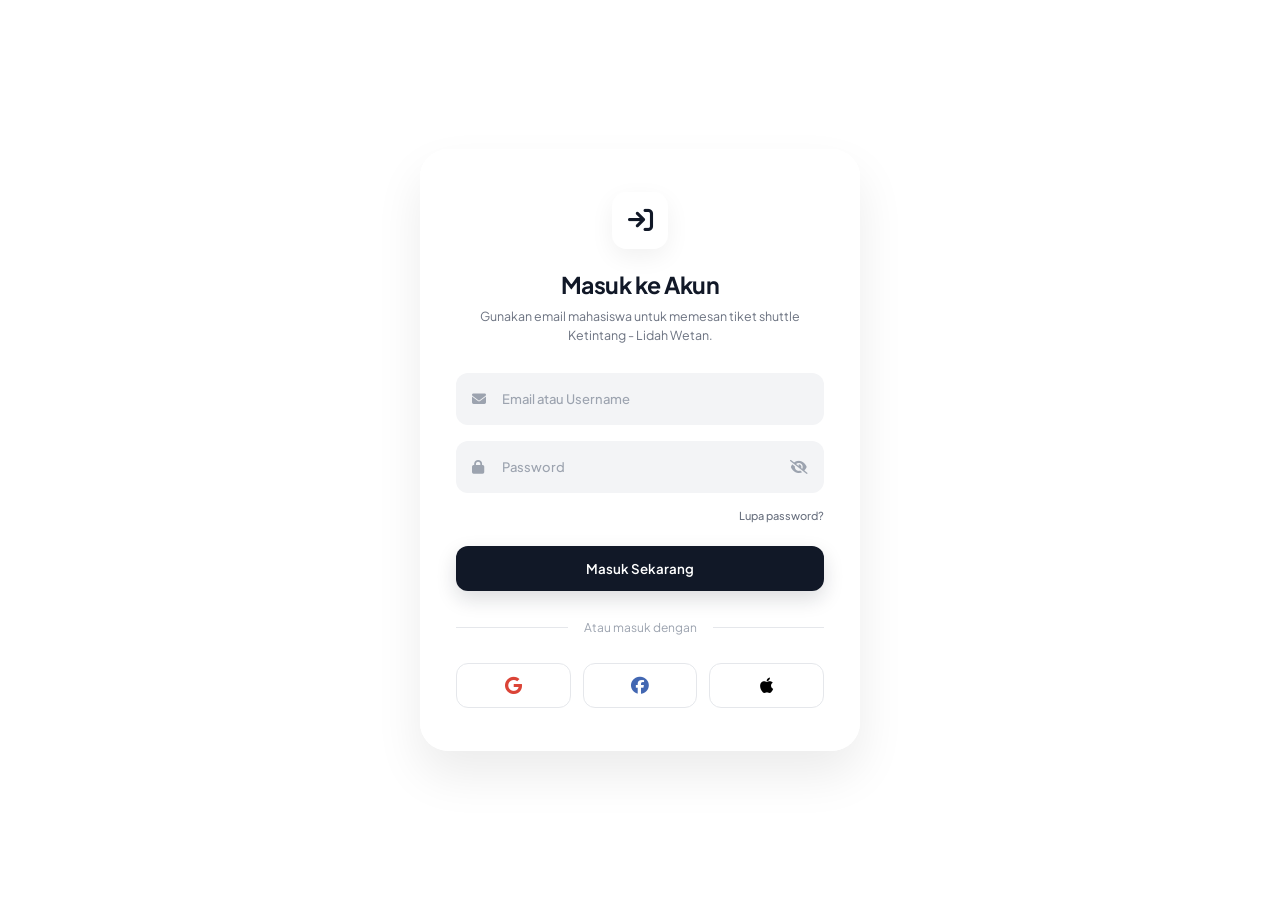
==== commit 96ac506a: "FIX langguage using g translate" ====
--- a/index.html
+++ b/index.html
@@ -8,5 +8,6 @@
     </script>
 </head>
 <body>
+    <script src="../assets/js/translate.js"></script>
 </body>
 </html>
